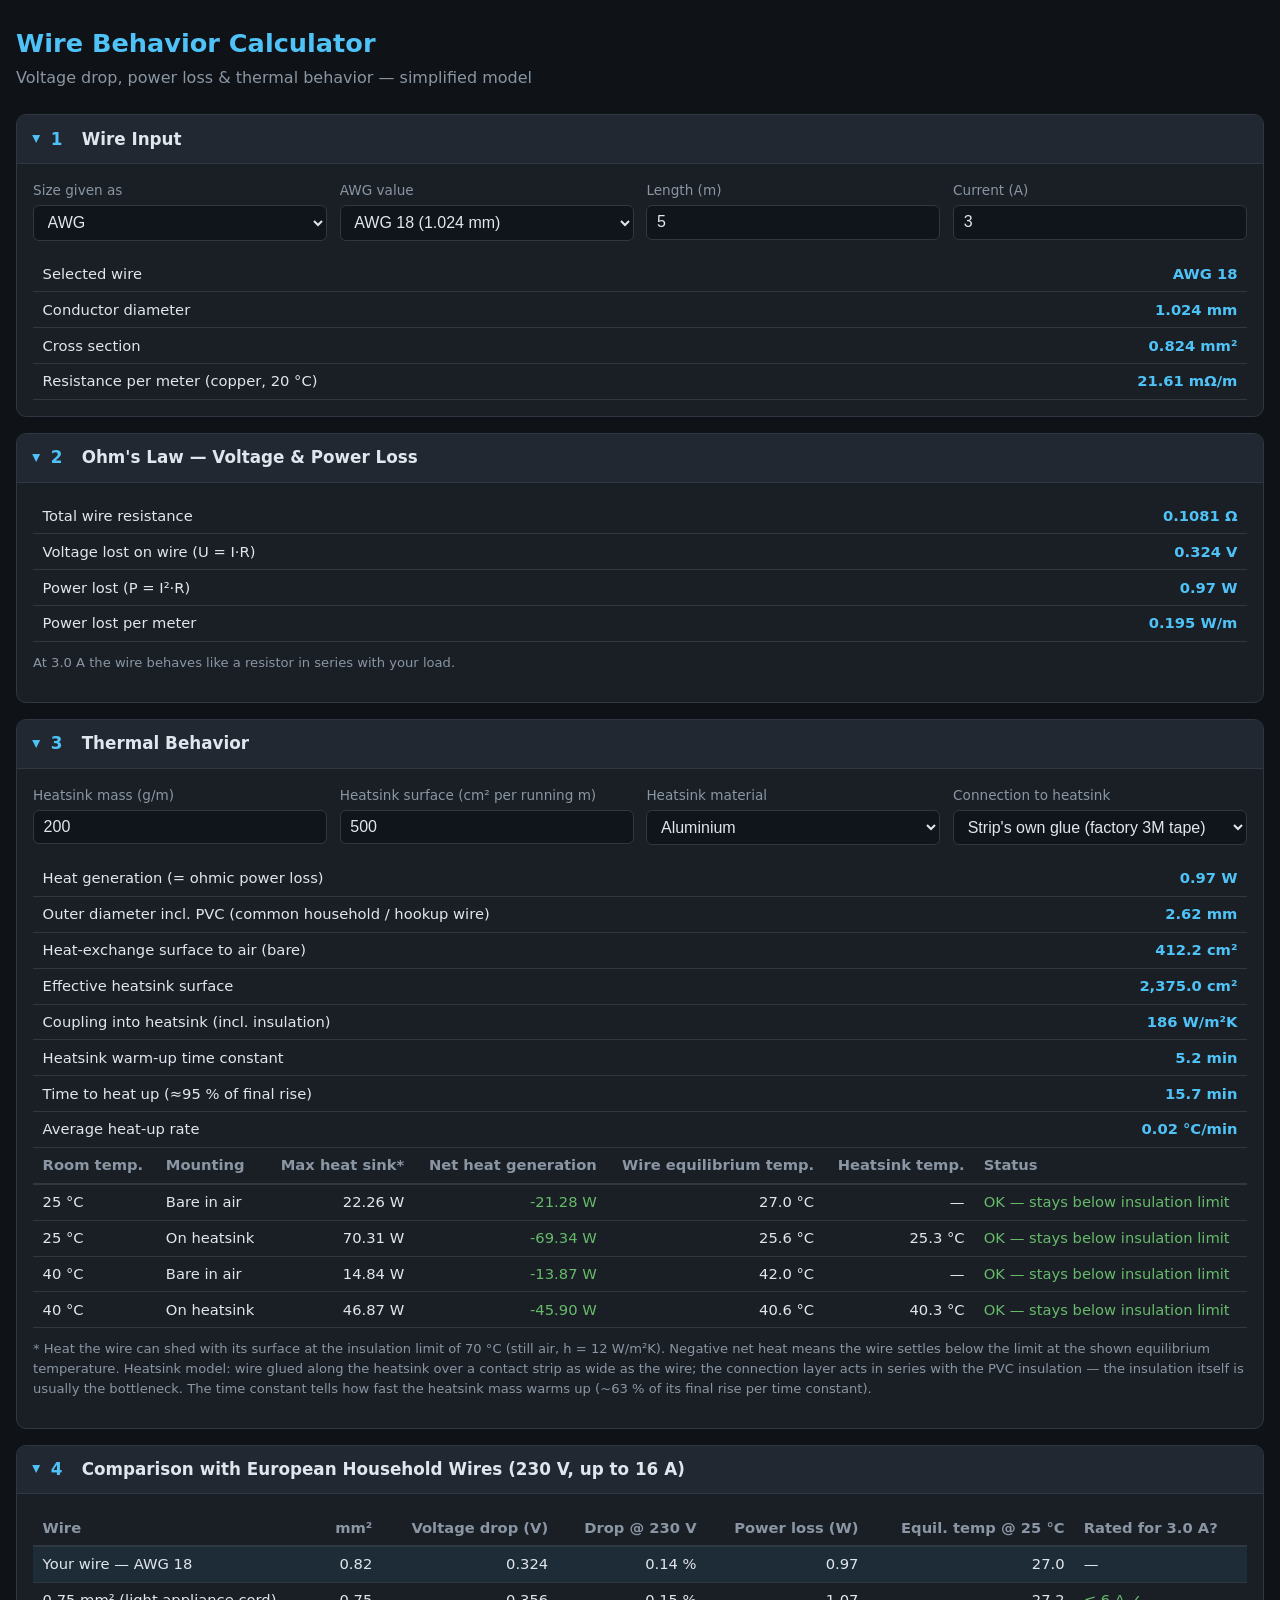
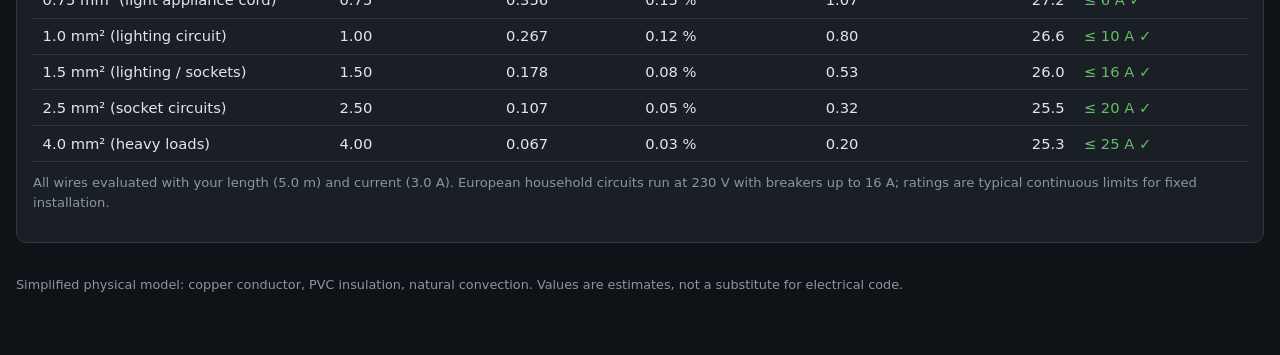
==== wire_calculation/index.html @ 82185885 "Add wire behavior calculator with Ohm's law and thermal analysis" ====
<!DOCTYPE html>
<html lang="en">
<head>
    <meta charset="UTF-8">
    <meta name="viewport" content="width=device-width, initial-scale=1.0">
    <title>Wire Behavior Calculator</title>
    <link rel="stylesheet" href="css/style.css">
</head>
<body>
    <header>
        <h1>Wire Behavior Calculator</h1>
        <p class="subtitle">Voltage drop, power loss &amp; thermal behavior &mdash; simplified model</p>
    </header>

    <main>
        <!-- Step 0: Input -->
        <details class="step" open id="step-input">
            <summary><h2><span class="step-num">1</span> Wire Input</h2></summary>
            <div class="step-body">
                <div class="input-grid">
                    <label class="field">
                        <span>Size given as</span>
                        <select id="size-mode">
                            <option value="awg" selected>AWG</option>
                            <option value="diameter">Diameter (mm)</option>
                            <option value="crossSection">Cross section (mm&sup2;)</option>
                        </select>
                    </label>

                    <label class="field" id="awg-field">
                        <span>AWG value</span>
                        <select id="awg-select"></select>
                    </label>

                    <label class="field hidden" id="size-field">
                        <span id="size-label">Diameter (mm)</span>
                        <input type="number" id="size-input" min="0.01" step="0.01" value="1.0">
                    </label>

                    <label class="field">
                        <span>Length (m)</span>
                        <input type="number" id="length-input" min="0.01" step="0.1" value="5">
                    </label>

                    <label class="field">
                        <span>Current (A)</span>
                        <input type="number" id="current-input" min="0" step="0.1" value="3">
                    </label>
                </div>
                <div id="input-summary" class="output"></div>
            </div>
        </details>

        <!-- Step 1: Ohm's law -->
        <details class="step" open>
            <summary><h2><span class="step-num">2</span> Ohm's Law &mdash; Voltage &amp; Power Loss</h2></summary>
            <div class="step-body">
                <div id="ohms-output" class="output"></div>
            </div>
        </details>

        <!-- Step 2: Thermal -->
        <details class="step" open>
            <summary><h2><span class="step-num">3</span> Thermal Behavior</h2></summary>
            <div class="step-body">
                <div class="input-grid">
                    <label class="field">
                        <span>Heatsink mass (g/m)</span>
                        <input type="number" id="heatsink-mass" min="0" step="10" value="200">
                    </label>
                    <label class="field">
                        <span>Heatsink surface (cm&sup2; per running m)</span>
                        <input type="number" id="heatsink-surface" min="0" step="10" value="500">
                    </label>
                    <label class="field">
                        <span>Heatsink material</span>
                        <select id="heatsink-material"></select>
                    </label>
                    <label class="field">
                        <span>Connection to heatsink</span>
                        <select id="heatsink-connection"></select>
                    </label>
                </div>
                <div id="thermal-output" class="output"></div>
            </div>
        </details>

        <!-- Step 3: Household comparison -->
        <details class="step" open>
            <summary><h2><span class="step-num">4</span> Comparison with European Household Wires (230&nbsp;V, up to 16&nbsp;A)</h2></summary>
            <div class="step-body">
                <div id="comparison-output" class="output"></div>
            </div>
        </details>
    </main>

    <footer>
        <p>Simplified physical model: copper conductor, PVC insulation, natural convection. Values are estimates, not a substitute for electrical code.</p>
    </footer>

    <script type="module">
        import { App } from './js/app.js';
        new App().init();
    </script>
</body>
</html>
---- wire_calculation/css/style.css ----
:root {
    color-scheme: dark;
    --bg: #0f1216;
    --bg-card: #1a1f26;
    --bg-card-header: #212831;
    --bg-input: #10151b;
    --border: #2e3742;
    --text: #e0e6ed;
    --text-dim: #8a96a3;
    --accent: #4fc3f7;
    --good: #66bb6a;
    --warn: #ffa726;
    --bad: #ef5350;
}

* {
    box-sizing: border-box;
}

body {
    margin: 0 auto;
    max-width: 1500px;
    padding: 1.5rem 1rem 3rem;
    background: var(--bg);
    color: var(--text);
    font-family: system-ui, "Segoe UI", Roboto, sans-serif;
    line-height: 1.5;
}

header h1 {
    margin: 0 0 0.25rem;
    font-size: 1.6rem;
    color: var(--accent);
}

.subtitle {
    margin: 0 0 1.5rem;
    color: var(--text-dim);
}

/* ---- collapsible steps ---- */
.step {
    background: var(--bg-card);
    border: 1px solid var(--border);
    border-radius: 10px;
    margin-bottom: 1rem;
    overflow: hidden;
}

.step summary {
    cursor: pointer;
    padding: 0.7rem 1rem;
    background: var(--bg-card-header);
    list-style: none;
    display: flex;
    align-items: center;
    user-select: none;
}

.step summary::-webkit-details-marker {
    display: none;
}

.step summary::before {
    content: "\25B8";
    color: var(--accent);
    margin-right: 0.6rem;
    transition: transform 0.15s ease;
}

.step[open] summary::before {
    transform: rotate(90deg);
}

.step summary h2 {
    margin: 0;
    font-size: 1.05rem;
    font-weight: 600;
}

.step-num {
    display: inline-block;
    min-width: 1.5em;
    color: var(--accent);
}

.step-body {
    padding: 1rem;
    border-top: 1px solid var(--border);
}

/* ---- inputs ---- */
.input-grid {
    display: grid;
    grid-template-columns: repeat(auto-fit, minmax(160px, 1fr));
    gap: 0.8rem;
    margin-bottom: 1rem;
}

.field {
    display: flex;
    flex-direction: column;
    gap: 0.3rem;
    font-size: 0.85rem;
    color: var(--text-dim);
}

.field input,
.field select {
    background: var(--bg-input);
    color: var(--text);
    border: 1px solid var(--border);
    border-radius: 6px;
    padding: 0.45rem 0.6rem;
    font-size: 1rem;
}

.field input:focus,
.field select:focus {
    outline: 1px solid var(--accent);
    border-color: var(--accent);
}

.hidden {
    display: none;
}

/* ---- outputs ---- */
.output table {
    width: 100%;
    border-collapse: collapse;
    font-size: 0.92rem;
}

.output th,
.output td {
    text-align: left;
    padding: 0.4rem 0.6rem;
    border-bottom: 1px solid var(--border);
}

.output thead th {
    color: var(--text-dim);
    font-weight: 600;
    border-bottom: 2px solid var(--border);
}

.output td.num,
.output th.num {
    text-align: right;
    font-variant-numeric: tabular-nums;
}

.output .value {
    color: var(--accent);
    font-weight: 600;
}

.good { color: var(--good); }
.warn { color: var(--warn); }
.bad  { color: var(--bad); }

.row-highlight {
    background: rgba(79, 195, 247, 0.08);
}

.note {
    color: var(--text-dim);
    font-size: 0.82rem;
    margin-top: 0.7rem;
}

.error {
    color: var(--bad);
}

.table-wrap {
    overflow-x: auto;
}

footer p {
    color: var(--text-dim);
    font-size: 0.8rem;
    margin-top: 2rem;
}
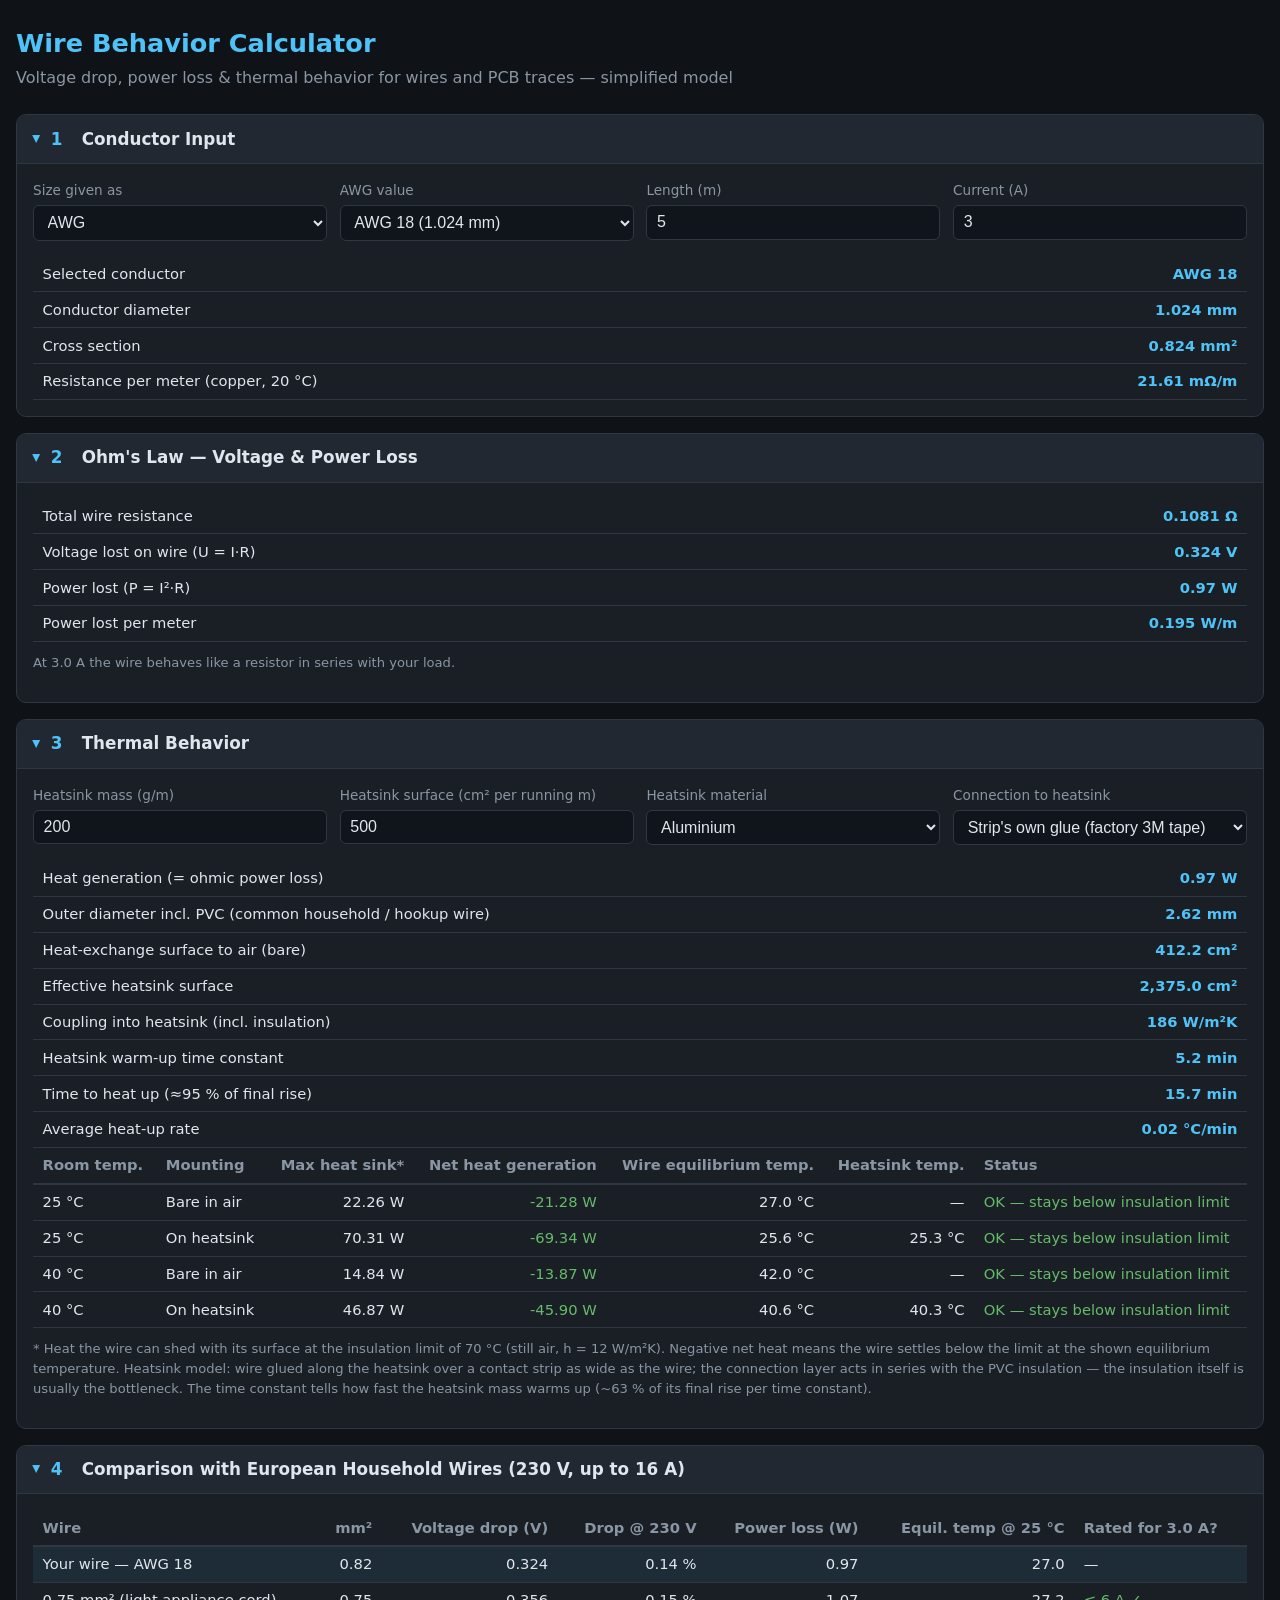
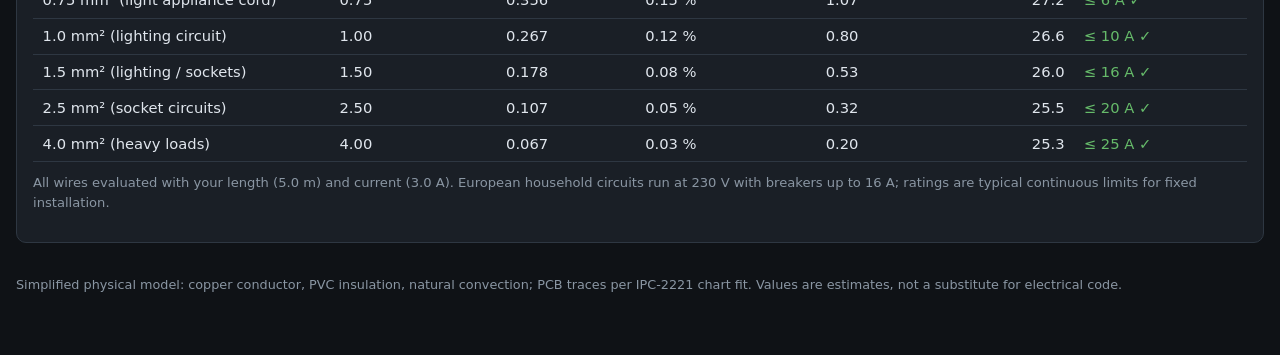
==== commit 8a59b73d: "Add PCB trace support and thermal analysis to wire behavior calculator" ====
--- a/wire_calculation/index.html
+++ b/wire_calculation/index.html
@@ -9,13 +9,13 @@
 <body>
     <header>
         <h1>Wire Behavior Calculator</h1>
-        <p class="subtitle">Voltage drop, power loss &amp; thermal behavior &mdash; simplified model</p>
+        <p class="subtitle">Voltage drop, power loss &amp; thermal behavior for wires and PCB traces &mdash; simplified model</p>
     </header>
 
     <main>
         <!-- Step 0: Input -->
         <details class="step" open id="step-input">
-            <summary><h2><span class="step-num">1</span> Wire Input</h2></summary>
+            <summary><h2><span class="step-num">1</span> Conductor Input</h2></summary>
             <div class="step-body">
                 <div class="input-grid">
                     <label class="field">
@@ -24,6 +24,7 @@
                             <option value="awg" selected>AWG</option>
                             <option value="diameter">Diameter (mm)</option>
                             <option value="crossSection">Cross section (mm&sup2;)</option>
+                            <option value="trace">PCB trace</option>
                         </select>
                     </label>
 
@@ -35,6 +36,21 @@
                     <label class="field hidden" id="size-field">
                         <span id="size-label">Diameter (mm)</span>
                         <input type="number" id="size-input" min="0.01" step="0.01" value="1.0">
+                    </label>
+
+                    <label class="field hidden trace-field">
+                        <span>Trace width (mm)</span>
+                        <input type="number" id="trace-width" min="0.05" step="0.1" value="2.0">
+                    </label>
+
+                    <label class="field hidden trace-field">
+                        <span>Copper weight</span>
+                        <select id="copper-weight"></select>
+                    </label>
+
+                    <label class="field hidden trace-field">
+                        <span>Layer position</span>
+                        <select id="trace-layer"></select>
                     </label>
 
                     <label class="field">
@@ -59,8 +75,8 @@
             </div>
         </details>
 
-        <!-- Step 2: Thermal -->
-        <details class="step" open>
+        <!-- Step 2: Thermal (wire in air / on heatsink) -->
+        <details class="step" open id="step-wire-thermal">
             <summary><h2><span class="step-num">3</span> Thermal Behavior</h2></summary>
             <div class="step-body">
                 <div class="input-grid">
@@ -85,6 +101,14 @@
             </div>
         </details>
 
+        <!-- Step 2 (PCB mode): IPC-2221 trace heating -->
+        <details class="step hidden" open id="step-trace-thermal">
+            <summary><h2><span class="step-num">3</span> Trace Heating (IPC-2221)</h2></summary>
+            <div class="step-body">
+                <div id="trace-thermal-output" class="output"></div>
+            </div>
+        </details>
+
         <!-- Step 3: Household comparison -->
         <details class="step" open>
             <summary><h2><span class="step-num">4</span> Comparison with European Household Wires (230&nbsp;V, up to 16&nbsp;A)</h2></summary>
@@ -95,7 +119,7 @@
     </main>
 
     <footer>
-        <p>Simplified physical model: copper conductor, PVC insulation, natural convection. Values are estimates, not a substitute for electrical code.</p>
+        <p>Simplified physical model: copper conductor, PVC insulation, natural convection; PCB traces per IPC-2221 chart fit. Values are estimates, not a substitute for electrical code.</p>
     </footer>
 
     <script type="module">
